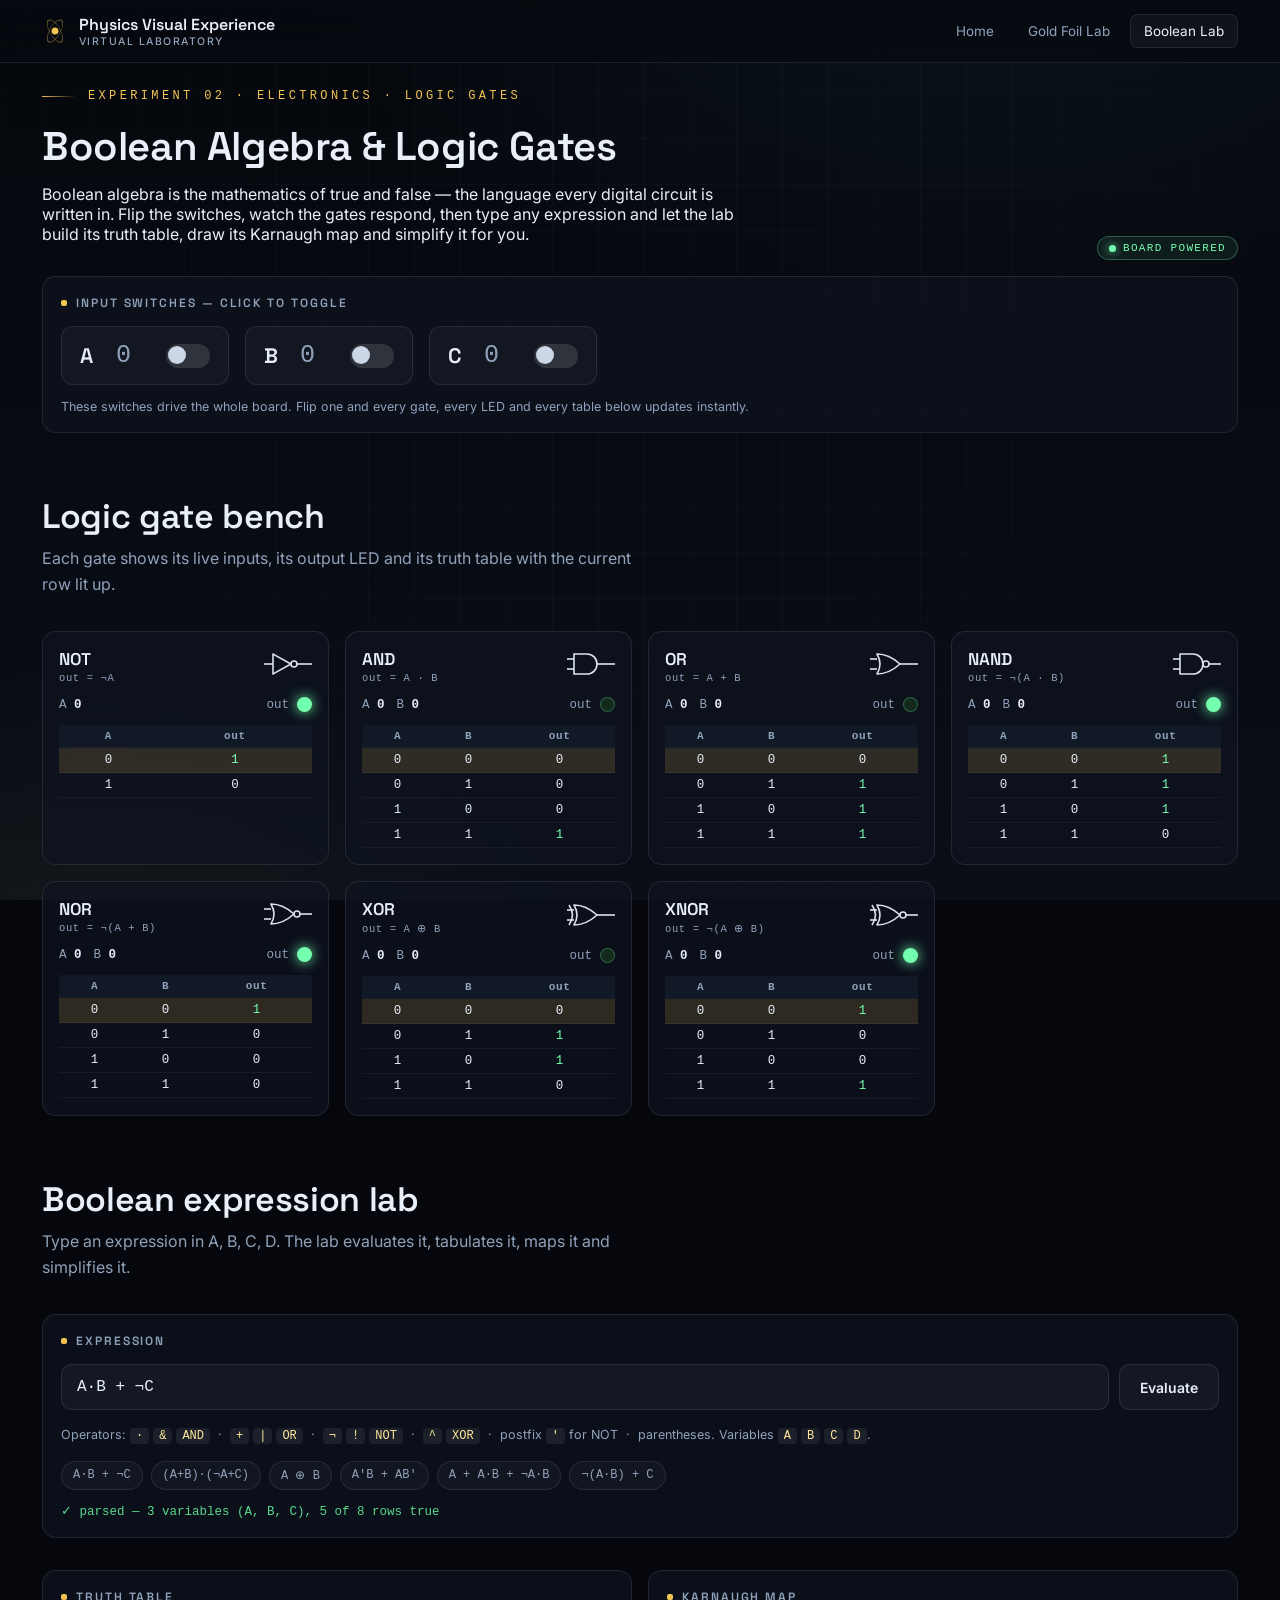
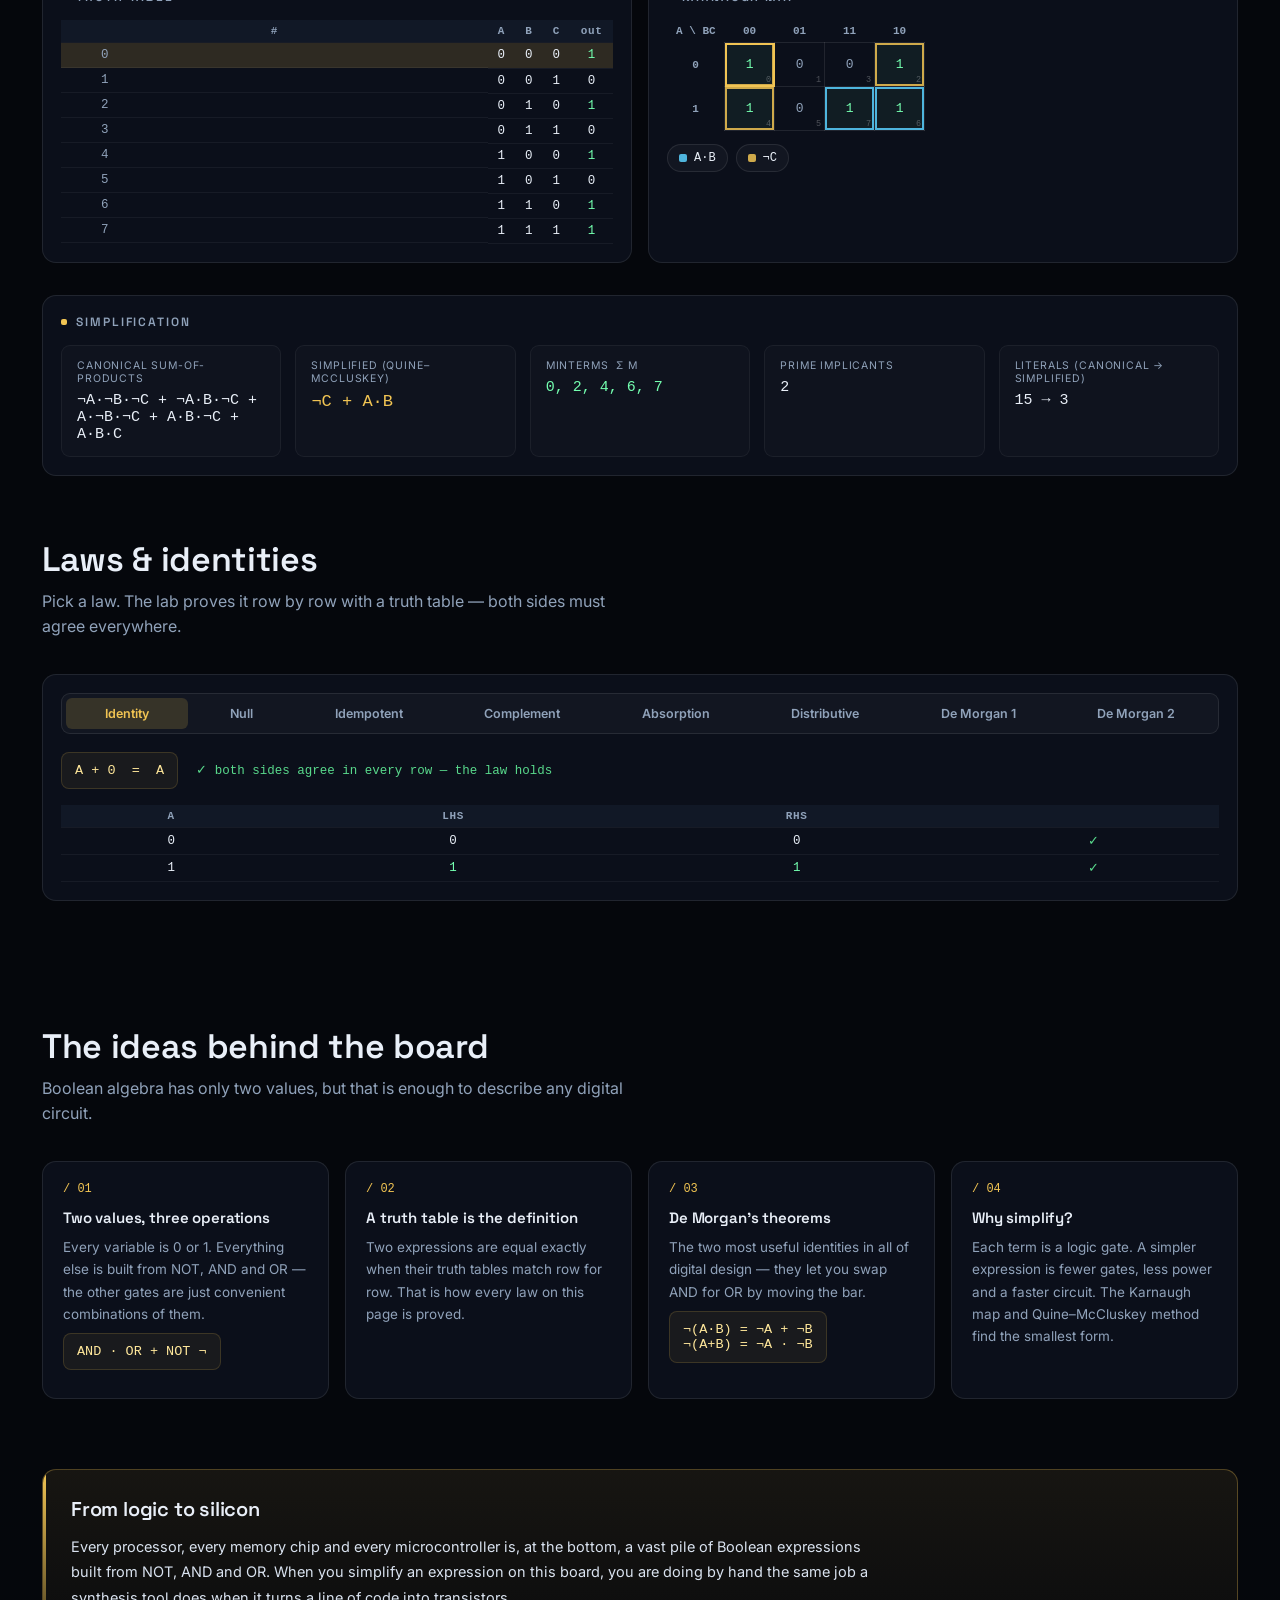
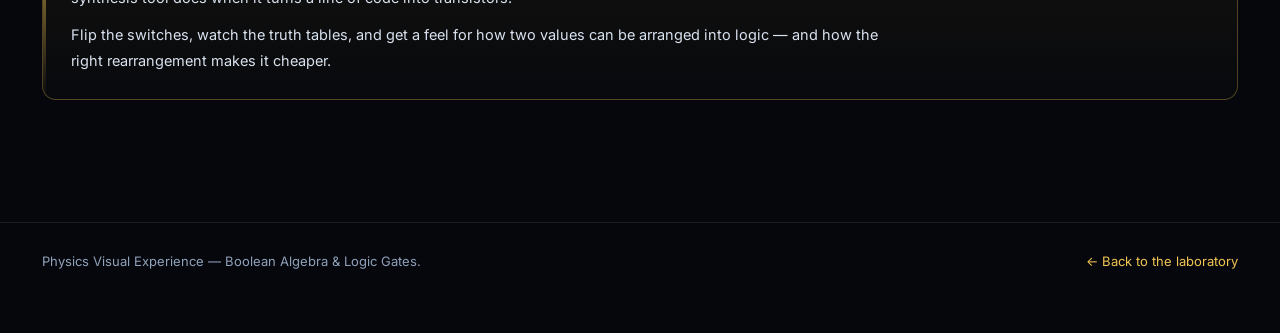
==== experiments/boolean-algebra.html @ 679247bf "Add Boolean Algebra & Logic Gates lab (gates, truth tables, K-map, Quine-McCluskey)" ====
<!DOCTYPE html>
<html lang="en">
<head>
<meta charset="utf-8" />
<meta name="viewport" content="width=device-width, initial-scale=1" />
<title>Boolean Algebra &amp; Logic Gates — Physics Visual Experience</title>
<meta name="description" content="An interactive Boolean algebra lab: toggle logic gates, build truth tables, draw Karnaugh maps and simplify expressions with Quine-McCluskey — live." />
<link rel="preconnect" href="https://fonts.googleapis.com" />
<link rel="preconnect" href="https://fonts.gstatic.com" crossorigin />
<link href="https://fonts.googleapis.com/css2?family=Inter:wght@400;500;600;700&family=Space+Grotesk:wght@500;600;700&display=swap" rel="stylesheet" />
<link rel="stylesheet" href="../assets/css/style.css" />
<link rel="icon" href="data:image/svg+xml,<svg xmlns='http://www.w3.org/2000/svg' viewBox='0 0 100 100'><circle cx='50' cy='50' r='8' fill='%23f1c453'/><ellipse cx='50' cy='50' rx='44' ry='18' fill='none' stroke='%23f1c453' stroke-width='4'/><ellipse cx='50' cy='50' rx='44' ry='18' fill='none' stroke='%23f1c453' stroke-width='4' transform='rotate(60 50 50)'/><ellipse cx='50' cy='50' rx='44' ry='18' fill='none' stroke='%23f1c453' stroke-width='4' transform='rotate(120 50 50)'/></svg>" />
</head>
<body>

<header class="topbar">
  <div class="wrap">
    <a class="brand" href="../index.html">
      <span class="atom" aria-hidden="true"></span>
      <span>Physics Visual Experience<small>Virtual Laboratory</small></span>
    </a>
    <nav class="nav-links">
      <a href="../index.html">Home</a>
      <a href="gold-foil.html">Gold Foil Lab</a>
      <a href="boolean-algebra.html" class="active">Boolean Lab</a>
    </nav>
  </div>
</header>

<main class="wrap">

  <section style="padding:26px 0 6px">
    <div class="eyebrow">Experiment 02 · Electronics · Logic Gates</div>
    <div style="display:flex;align-items:flex-end;justify-content:space-between;gap:20px;flex-wrap:wrap">
      <div>
        <h1 style="font-size:clamp(26px,4vw,40px)">Boolean Algebra &amp; Logic Gates</h1>
        <p class="lead" style="margin-top:12px;max-width:72ch">
          Boolean algebra is the mathematics of true and false — the language every digital circuit
          is written in. Flip the switches, watch the gates respond, then type any expression and let
          the lab build its truth table, draw its Karnaugh map and simplify it for you.
        </p>
      </div>
      <span class="live"><span class="dot"></span> Board powered</span>
    </div>
  </section>

  <!-- ===================== SIGNAL BUS ===================== -->
  <section class="section" style="padding-top:10px">
    <div class="panel">
      <h4>Input switches — click to toggle</h4>
      <div class="bus" id="bus"></div>
      <p style="color:var(--muted);font-size:12.5px;margin:14px 0 0">
        These switches drive the whole board. Flip one and every gate, every LED and every table below
        updates instantly.
      </p>
    </div>
  </section>

  <!-- ===================== GATE BENCH ===================== -->
  <section class="section" style="padding-top:0">
    <div class="section-head">
      <div>
        <h2>Logic gate bench</h2>
        <p>Each gate shows its live inputs, its output LED and its truth table with the current row lit up.</p>
      </div>
    </div>
    <div class="gate-grid" id="gateGrid"></div>
  </section>

  <!-- ===================== EXPRESSION LAB ===================== -->
  <section class="section" style="padding-top:0">
    <div class="section-head">
      <div>
        <h2>Boolean expression lab</h2>
        <p>Type an expression in A, B, C, D. The lab evaluates it, tabulates it, maps it and simplifies it.</p>
      </div>
    </div>

    <div class="expr-wrap">
      <div class="panel wide">
        <h4>Expression</h4>
        <div class="expr-row">
          <input id="exprInput" class="expr" value="A·B + ¬C" spellcheck="false" autocomplete="off" />
          <button class="btn" id="exprGo">Evaluate</button>
        </div>
        <div class="op-help">
          Operators: <code>·</code> <code>&amp;</code> <code>AND</code> &nbsp;·&nbsp;
          <code>+</code> <code>|</code> <code>OR</code> &nbsp;·&nbsp;
          <code>¬</code> <code>!</code> <code>NOT</code> &nbsp;·&nbsp;
          <code>^</code> <code>XOR</code> &nbsp;·&nbsp; postfix <code>'</code> for NOT &nbsp;·&nbsp;
          parentheses. Variables <code>A</code> <code>B</code> <code>C</code> <code>D</code>.
        </div>
        <div class="chips" id="examples"></div>
        <div class="status" id="parseStatus"></div>
      </div>

      <div class="panel">
        <h4>Truth table</h4>
        <div class="truth-wrap" id="truthWrap"></div>
      </div>

      <div class="panel">
        <h4>Karnaugh map</h4>
        <div class="kmap-wrap" id="kmapWrap"></div>
        <div class="chips" id="piChips"></div>
      </div>

      <div class="panel wide">
        <h4>Simplification</h4>
        <div id="simpWrap"></div>
      </div>
    </div>
  </section>

  <!-- ===================== LAWS ===================== -->
  <section class="section" style="padding-top:0">
    <div class="section-head">
      <div>
        <h2>Laws &amp; identities</h2>
        <p>Pick a law. The lab proves it row by row with a truth table — both sides must agree everywhere.</p>
      </div>
    </div>
    <div class="panel">
      <div class="seg" id="lawSeg"></div>
      <div id="lawProof" style="margin-top:18px"></div>
    </div>
  </section>

  <!-- ===================== NOTES ===================== -->
  <section class="section">
    <div class="section-head">
      <div>
        <h2>The ideas behind the board</h2>
        <p>Boolean algebra has only two values, but that is enough to describe any digital circuit.</p>
      </div>
    </div>
    <div class="notes">
      <div class="note">
        <span class="num">/ 01</span>
        <h4>Two values, three operations</h4>
        <p>Every variable is 0 or 1. Everything else is built from NOT, AND and OR — the other gates are just convenient combinations of them.</p>
        <div class="formula">AND · OR + NOT ¬</div>
      </div>
      <div class="note">
        <span class="num">/ 02</span>
        <h4>A truth table is the definition</h4>
        <p>Two expressions are equal exactly when their truth tables match row for row. That is how every law on this page is proved.</p>
      </div>
      <div class="note">
        <span class="num">/ 03</span>
        <h4>De Morgan's theorems</h4>
        <p>The two most useful identities in all of digital design — they let you swap AND for OR by moving the bar.</p>
        <div class="formula">¬(A·B) = ¬A + ¬B<br>¬(A+B) = ¬A · ¬B</div>
      </div>
      <div class="note">
        <span class="num">/ 04</span>
        <h4>Why simplify?</h4>
        <p>Each term is a logic gate. A simpler expression is fewer gates, less power and a faster circuit. The Karnaugh map and Quine–McCluskey method find the smallest form.</p>
      </div>
    </div>
  </section>

  <section class="section" style="padding-top:0">
    <div class="conclusion">
      <h3>From logic to silicon</h3>
      <p>
        Every processor, every memory chip and every microcontroller is, at the bottom, a vast pile of
        Boolean expressions built from NOT, AND and OR. When you simplify an expression on this board,
        you are doing by hand the same job a synthesis tool does when it turns a line of code into
        transistors.
      </p>
      <p>
        Flip the switches, watch the truth tables, and get a feel for how two values can be arranged into
        logic — and how the right rearrangement makes it cheaper.
      </p>
    </div>
  </section>

</main>

<footer>
  <div class="wrap">
    <span>Physics Visual Experience — Boolean Algebra &amp; Logic Gates.</span>
    <span><a href="../index.html">← Back to the laboratory</a></span>
  </div>
</footer>

<div class="toast" id="toast"></div>
<script src="../assets/js/site.js"></script>
<script src="../assets/js/boolean.js"></script>
</body>
</html>
---- assets/css/style.css ----
/* ============================================================
   Physics Visual Experience — shared design system
   A dark "control-room laboratory" aesthetic.
   ============================================================ */

:root {
  --bg:        #05070c;
  --bg-2:      #090e17;
  --panel:     rgba(14, 20, 32, 0.72);
  --panel-2:   rgba(18, 26, 41, 0.9);
  --line:      rgba(255, 255, 255, 0.09);
  --line-soft: rgba(255, 255, 255, 0.05);
  --ink:       #e9eff8;
  --muted:     #90a2ba;
  --faint:     #63758c;
  --gold:      #f1c453;
  --gold-dim:  #8a6a1c;
  --beam:      #ffe79b;
  --scint:     #74ffb0;
  --cyan:      #5ad1ff;
  --violet:    #a98bff;
  --danger:    #ff6f6f;
  --ok:        #59d98c;

  --sans: "Inter", system-ui, -apple-system, "Segoe UI", Roboto, Helvetica, Arial, sans-serif;
  --display: "Space Grotesk", "Inter", system-ui, sans-serif;
  --mono: ui-monospace, "SFMono-Regular", "JetBrains Mono", Menlo, Consolas, monospace;

  --r: 14px;
  --r-sm: 9px;
  --shadow: 0 18px 50px -20px rgba(0,0,0,0.85);
  --glow-gold: 0 0 30px -6px rgba(241,196,83,0.5);
}

/* fix the placeholder token safely */

* { box-sizing: border-box; }

html, body {
  margin: 0;
  padding: 0;
  background: var(--bg);
  color: var(--ink);
  font-family: var(--sans);
  -webkit-font-smoothing: antialiased;
  text-rendering: optimizeLegibility;
}

body {
  min-height: 100vh;
  background:
    radial-gradient(1200px 700px at 78% -10%, rgba(90,209,255,0.07), transparent 60%),
    radial-gradient(900px 600px at 8% 110%, rgba(241,196,83,0.06), transparent 55%),
    linear-gradient(180deg, var(--bg) 0%, var(--bg-2) 100%);
  background-attachment: fixed;
}

/* faint engineering grid over everything */
body::before {
  content: "";
  position: fixed;
  inset: 0;
  pointer-events: none;
  z-index: 0;
  background-image:
    linear-gradient(rgba(255,255,255,0.022) 1px, transparent 1px),
    linear-gradient(90deg, rgba(255,255,255,0.022) 1px, transparent 1px);
  background-size: 46px 46px;
  mask-image: radial-gradient(ellipse at 50% 30%, #000 40%, transparent 85%);
  -webkit-mask-image: radial-gradient(ellipse at 50% 30%, #000 40%, transparent 85%);
}

a { color: inherit; text-decoration: none; }

h1, h2, h3, h4 { font-family: var(--display); font-weight: 600; letter-spacing: -0.01em; margin: 0; }

.wrap { position: relative; z-index: 1; max-width: 1240px; margin: 0 auto; padding: 0 22px; }

/* ---------------- top bar ---------------- */
.topbar {
  position: sticky; top: 0; z-index: 40;
  backdrop-filter: blur(14px);
  background: linear-gradient(180deg, rgba(6,9,15,0.92), rgba(6,9,15,0.62));
  border-bottom: 1px solid var(--line);
}
.topbar .wrap { display: flex; align-items: center; gap: 16px; height: 62px; }
.brand { display: flex; align-items: center; gap: 11px; font-family: var(--display); font-weight: 600; }
.brand .atom {
  width: 26px; height: 26px; position: relative; flex: none;
  border-radius: 50%;
  background: radial-gradient(circle at 50% 50%, var(--gold) 0 3px, transparent 4px);
}
.brand .atom::before, .brand .atom::after {
  content: ""; position: absolute; inset: 0; border-radius: 50%;
  border: 1.4px solid rgba(241,196,83,0.55);
}
.brand .atom::before { transform: rotate(60deg) scaleY(0.42); }
.brand .atom::after  { transform: rotate(-60deg) scaleY(0.42); }
.brand small { display:block; font-family: var(--sans); font-weight: 500; font-size: 10.5px; color: var(--muted); letter-spacing: 0.14em; text-transform: uppercase; }

.nav-links { margin-left: auto; display: flex; align-items: center; gap: 6px; }
.nav-links a {
  padding: 8px 13px; border-radius: 8px; font-size: 13.5px; color: var(--muted);
  border: 1px solid transparent; transition: .18s;
}
.nav-links a:hover { color: var(--ink); background: rgba(255,255,255,0.045); }
.nav-links a.active { color: var(--ink); border-color: var(--line); background: rgba(255,255,255,0.04); }

/* live pill */
.live {
  display: inline-flex; align-items: center; gap: 7px;
  font-family: var(--mono); font-size: 11px; letter-spacing: .12em; text-transform: uppercase;
  color: var(--scint); padding: 5px 11px; border-radius: 999px;
  border: 1px solid rgba(116,255,176,0.28); background: rgba(116,255,176,0.07);
}
.live .dot { width: 7px; height: 7px; border-radius: 50%; background: var(--scint); box-shadow: 0 0 10px var(--scint); animation: pulse 1.6s infinite; }
@keyframes pulse { 0%,100%{opacity:1} 50%{opacity:.35} }

/* ---------------- hero ---------------- */
.hero { padding: 74px 0 44px; }
.eyebrow {
  font-family: var(--mono); font-size: 12px; letter-spacing: 0.28em; text-transform: uppercase;
  color: var(--gold); margin-bottom: 18px; display: flex; align-items: center; gap: 12px;
}
.eyebrow::before { content:""; width: 34px; height: 1px; background: linear-gradient(90deg, var(--gold), transparent); }
.hero h1 { font-size: clamp(34px, 6vw, 62px); line-height: 1.03; max-width: 16ch; }
.hero h1 .grad {
  background: linear-gradient(92deg, var(--gold), #ffe9b0 40%, var(--cyan));
  -webkit-background-clip: text; background-clip: text; color: transparent;
}
.hero p.lead { color: var(--muted); font-size: clamp(15px, 2vw, 18px); line-height: 1.7; max-width: 62ch; margin-top: 22px; }
.hero-cta { display: flex; flex-wrap: wrap; gap: 13px; margin-top: 32px; }

.btn {
  display: inline-flex; align-items: center; gap: 9px; cursor: pointer;
  font-family: var(--sans); font-weight: 600; font-size: 14px;
  padding: 12px 20px; border-radius: 11px; border: 1px solid var(--line);
  background: rgba(255,255,255,0.04); color: var(--ink); transition: .18s;
}
.btn:hover { transform: translateY(-1px); background: rgba(255,255,255,0.075); }
.btn.primary {
  background: linear-gradient(180deg, #f7d778, var(--gold)); color: #2a1f00;
  border-color: transparent; box-shadow: var(--glow-gold);
}
.btn.primary:hover { filter: brightness(1.05); }
.btn.ghost { background: transparent; }

/* stat strip */
.stat-strip { display: grid; grid-template-columns: repeat(4, 1fr); gap: 1px; margin-top: 54px;
  border: 1px solid var(--line); border-radius: var(--r); overflow: hidden; background: var(--line); }
.stat-strip .cell { background: var(--bg-2); padding: 20px 22px; }
.stat-strip .cell b { display: block; font-family: var(--mono); font-size: 24px; color: var(--ink); }
.stat-strip .cell span { font-size: 12px; color: var(--muted); letter-spacing: .04em; }

/* ---------------- section ---------------- */
.section { padding: 62px 0; }
.section-head { display: flex; align-items: flex-end; justify-content: space-between; gap: 20px; margin-bottom: 34px; flex-wrap: wrap; }
.section-head h2 { font-size: clamp(24px, 3.4vw, 34px); }
.section-head p { color: var(--muted); margin: 8px 0 0; max-width: 60ch; line-height: 1.6; }

/* chapter grid */
.grid { display: grid; grid-template-columns: repeat(auto-fill, minmax(292px, 1fr)); gap: 18px; }

.card {
  position: relative; border: 1px solid var(--line); border-radius: var(--r);
  background: linear-gradient(180deg, var(--panel-2), var(--panel));
  padding: 22px; overflow: hidden; transition: .2s; min-height: 178px;
  display: flex; flex-direction: column;
}
.card::after { content:""; position:absolute; inset:0; border-radius: var(--r);
  background: radial-gradient(400px 160px at 100% 0%, rgba(90,209,255,0.10), transparent 60%); opacity:0; transition:.25s; }
a.card:hover { transform: translateY(-3px); border-color: rgba(241,196,83,0.35); box-shadow: var(--shadow); }
a.card:hover::after { opacity: 1; }
.card .tag {
  font-family: var(--mono); font-size: 10.5px; letter-spacing: .16em; text-transform: uppercase;
  color: var(--gold); margin-bottom: 14px;
}
.card h3 { font-size: 19px; margin-bottom: 8px; }
.card p { color: var(--muted); font-size: 13.5px; line-height: 1.6; margin: 0; }
.card .foot { margin-top: auto; padding-top: 18px; display: flex; align-items: center; justify-content: space-between; }
.card .go { font-family: var(--mono); font-size: 12px; color: var(--gold); }
.card.locked { opacity: .72; }
.card.locked .tag { color: var(--muted); }

.pill {
  font-family: var(--mono); font-size: 10px; letter-spacing: .12em; text-transform: uppercase;
  padding: 4px 9px; border-radius: 999px; border: 1px solid var(--line); color: var(--muted);
}
.pill.soon { color: var(--cyan); border-color: rgba(90,209,255,0.3); background: rgba(90,209,255,0.06); }
.pill.ready { color: var(--ok); border-color: rgba(89,217,140,0.32); background: rgba(89,217,140,0.07); }

/* ---------------- lab layout (experiment page) ---------------- */
.lab { display: grid; grid-template-columns: minmax(0, 1fr) 352px; gap: 18px; padding: 20px 0 40px; align-items: start; }
@media (max-width: 1000px) { .lab { grid-template-columns: 1fr; } }

.stage {
  position: relative; border: 1px solid var(--line); border-radius: var(--r); overflow: hidden;
  background: radial-gradient(120% 120% at 50% 0%, #0b1220 0%, #060a12 70%);
  box-shadow: var(--shadow); min-height: 460px;
}
.stage canvas { display: block; width: 100%; height: auto; }
.stage .stage-label {
  position: absolute; top: 14px; left: 16px; font-family: var(--mono); font-size: 11px;
  letter-spacing: .14em; text-transform: uppercase; color: var(--muted); pointer-events: none;
}
.hud { position: absolute; inset: 14px 16px auto auto; display: flex; flex-direction: column; gap: 8px; align-items: flex-end; pointer-events: none; }
.hud .readout {
  font-family: var(--mono); font-size: 11.5px; color: var(--ink);
  background: rgba(6,10,17,0.72); border: 1px solid var(--line); border-radius: 8px;
  padding: 6px 10px; backdrop-filter: blur(6px); text-align: right; line-height: 1.5;
}
.hud .readout b { color: var(--gold); font-weight: 600; }

/* side panel */
.panel { border: 1px solid var(--line); border-radius: var(--r); background: var(--panel); padding: 18px; }
.panel + .panel { margin-top: 16px; }
.panel h4 { font-size: 12px; letter-spacing: .16em; text-transform: uppercase; color: var(--muted); margin-bottom: 15px; display:flex; align-items:center; gap:9px; }
.panel h4::before { content:""; width:6px; height:6px; border-radius:2px; background: var(--gold); box-shadow: var(--glow-gold); }

.field { margin-bottom: 16px; }
.field:last-child { margin-bottom: 0; }
.field label { display: flex; justify-content: space-between; align-items: baseline; font-size: 13px; margin-bottom: 8px; color: var(--ink); }
.field label .val { font-family: var(--mono); font-size: 12px; color: var(--gold); }

input[type=range] { -webkit-appearance: none; appearance: none; width: 100%; height: 4px; border-radius: 3px;
  background: linear-gradient(90deg, var(--gold-dim), rgba(255,255,255,0.14)); outline: none; }
input[type=range]::-webkit-slider-thumb { -webkit-appearance: none; width: 16px; height: 16px; border-radius: 50%;
  background: var(--gold); cursor: pointer; box-shadow: 0 0 0 4px rgba(241,196,83,0.16); border: 2px solid #10151f; }
input[type=range]::-moz-range-thumb { width: 14px; height: 14px; border-radius: 50%; background: var(--gold); cursor: pointer; border: 2px solid #10151f; }

select, .seg { width: 100%; }
select {
  appearance: none; background: rgba(255,255,255,0.04); color: var(--ink);
  border: 1px solid var(--line); border-radius: var(--r-sm); padding: 10px 12px; font-family: var(--sans); font-size: 13.5px;
  background-image: linear-gradient(45deg, transparent 50%, var(--muted) 50%), linear-gradient(135deg, var(--muted) 50%, transparent 50%);
  background-position: calc(100% - 18px) 50%, calc(100% - 13px) 50%; background-size: 5px 5px, 5px 5px; background-repeat: no-repeat;
}

.seg { display: grid; grid-auto-flow: column; gap: 4px; padding: 4px; border: 1px solid var(--line); border-radius: var(--r-sm); background: rgba(255,255,255,0.03); }
.seg button { border: 0; background: transparent; color: var(--muted); font-family: var(--sans); font-size: 12.5px; font-weight: 600;
  padding: 8px 6px; border-radius: 6px; cursor: pointer; transition: .15s; }
.seg button.on { background: rgba(241,196,83,0.16); color: var(--gold); }

.switch-row { display: flex; align-items: center; justify-content: space-between; padding: 9px 0; font-size: 13.5px; border-bottom: 1px solid var(--line-soft); }
.switch-row:last-child { border-bottom: 0; }
.switch { position: relative; width: 40px; height: 22px; border-radius: 999px; background: rgba(255,255,255,0.12); cursor: pointer; transition: .18s; flex: none; border: 1px solid var(--line); }
.switch::after { content:""; position:absolute; top:2px; left:2px; width:16px; height:16px; border-radius:50%; background:#cbd6e6; transition:.18s; }
.switch.on { background: rgba(116,255,176,0.3); }
.switch.on::after { left: 20px; background: var(--scint); box-shadow: 0 0 10px var(--scint); }

/* stat list */
.stats { display: grid; grid-template-columns: 1fr 1fr; gap: 10px; }
.stats .s { border: 1px solid var(--line-soft); border-radius: var(--r-sm); padding: 11px 12px; background: rgba(255,255,255,0.02); }
.stats .s span { display: block; font-size: 10.5px; letter-spacing: .08em; text-transform: uppercase; color: var(--muted); margin-bottom: 5px; }
.stats .s b { font-family: var(--mono); font-size: 17px; color: var(--ink); font-weight: 600; }
.stats .s b.gold { color: var(--gold); }
.stats .s b.scint { color: var(--scint); }

/* log */
.log { font-family: var(--mono); font-size: 11.5px; line-height: 1.65; max-height: 168px; overflow-y: auto; }
.log .row { display: flex; gap: 9px; padding: 3px 0; border-bottom: 1px dashed var(--line-soft); color: var(--muted); }
.log .row .t { color: var(--faint); flex: none; }
.log .row .m { color: var(--ink); }
.log .row.hot .m { color: var(--gold); }
.log .row.green .m { color: var(--scint); }

/* chart block */
.chart-box { border: 1px solid var(--line); border-radius: var(--r); background: var(--panel); padding: 18px; }
.chart-box canvas { width: 100%; height: auto; display: block; }

/* explanation cards */
.notes { display: grid; grid-template-columns: repeat(auto-fit, minmax(250px, 1fr)); gap: 16px; }
.note { border: 1px solid var(--line); border-radius: var(--r); background: var(--panel); padding: 20px; }
.note h4 { font-size: 15px; margin-bottom: 9px; }
.note p { color: var(--muted); font-size: 13.5px; line-height: 1.65; margin: 0; }
.note .num { font-family: var(--mono); font-size: 12px; color: var(--gold); margin-bottom: 12px; display:block; }

.formula { font-family: var(--mono); font-size: 13.5px; color: var(--beam); background: rgba(241,196,83,0.06);
  border: 1px solid rgba(241,196,83,0.16); border-radius: 8px; padding: 10px 13px; display: inline-block; margin: 8px 0; }

/* conclusion banner */
.conclusion { border: 1px solid rgba(241,196,83,0.3); border-radius: var(--r); padding: 26px 28px; margin-top: 8px;
  background: linear-gradient(180deg, rgba(241,196,83,0.08), rgba(241,196,83,0.015)); position: relative; overflow: hidden; }
.conclusion::before { content:""; position:absolute; left:0; top:0; bottom:0; width:3px; background: linear-gradient(180deg, var(--gold), transparent); }
.conclusion h3 { font-size: 20px; margin-bottom: 12px; }
.conclusion p { color: #d9e2ef; line-height: 1.75; font-size: 14.5px; margin: 0 0 12px; max-width: 90ch; }
.conclusion p:last-child { margin-bottom: 0; }

/* footer */
footer { border-top: 1px solid var(--line); margin-top: 60px; padding: 30px 0 44px; color: var(--muted); font-size: 13px; }
footer .wrap { display: flex; justify-content: space-between; gap: 16px; flex-wrap: wrap; align-items: center; }
footer a { color: var(--gold); }

/* toast */
.toast { position: fixed; left: 50%; bottom: 26px; transform: translate(-50%, 20px); z-index: 90;
  background: var(--panel-2); border: 1px solid var(--line); border-radius: 10px; padding: 11px 16px;
  font-size: 13px; opacity: 0; pointer-events: none; transition: .25s; box-shadow: var(--shadow); }
.toast.show { opacity: 1; transform: translate(-50%, 0); }

/* responsive */
@media (max-width: 720px) {
  .stat-strip { grid-template-columns: 1fr 1fr; }
  .hero { padding: 52px 0 30px; }
  .section { padding: 46px 0; }
  .nav-links a:not(.active) { display: none; }
}
@media (max-width: 460px) {
  .stats { grid-template-columns: 1fr; }
  .stat-strip { grid-template-columns: 1fr; }
}

/* ============================================================
   Boolean algebra lab (experiments/boolean-algebra.html)
   ============================================================ */

/* ---- input switches ---- */
.bus { display: flex; gap: 16px; flex-wrap: wrap; }
.ioswitch {
  display: flex; align-items: center; gap: 13px; cursor: pointer;
  padding: 14px 18px; border-radius: 12px; min-width: 168px;
  border: 1px solid var(--line); background: rgba(255,255,255,0.03); transition: .15s;
  user-select: none;
}
.ioswitch:hover { border-color: rgba(241,196,83,0.4); transform: translateY(-1px); }
.ioswitch .nm { font-family: var(--display); font-size: 21px; font-weight: 600; width: 1.1em; }
.ioswitch .vl { font-family: var(--mono); font-size: 25px; color: var(--muted); }
.ioswitch.on .vl { color: var(--scint); }
.ioswitch .st { margin-left: auto; width: 44px; height: 24px; border-radius: 999px; background: rgba(255,255,255,0.12); position: relative; transition: .15s; flex: none; }
.ioswitch .st::after { content: ""; position: absolute; top: 2px; left: 2px; width: 18px; height: 18px; border-radius: 50%; background: #cbd6e6; transition: .15s; }
.ioswitch.on .st { background: rgba(116,255,176,0.3); }
.ioswitch.on .st::after { left: 22px; background: var(--scint); box-shadow: 0 0 10px var(--scint); }

/* ---- LED ---- */
.led { width: 15px; height: 15px; border-radius: 50%; background: #12291c; border: 1px solid rgba(116,255,176,0.28); display: inline-block; transition: .12s; flex: none; }
.led.on { background: var(--scint); box-shadow: 0 0 13px var(--scint); }

/* ---- gate bench ---- */
.gate-grid { display: grid; grid-template-columns: repeat(auto-fill, minmax(228px, 1fr)); gap: 16px; }
.gate-card { border: 1px solid var(--line); border-radius: var(--r); background: var(--panel); padding: 16px; display: flex; flex-direction: column; gap: 13px; }
.gc-head { display: flex; align-items: center; justify-content: space-between; gap: 10px; }
.gc-name { font-family: var(--display); font-weight: 600; font-size: 17px; }
.gc-name small { display: block; font-family: var(--mono); font-size: 10.5px; color: var(--muted); letter-spacing: .06em; font-weight: 400; margin-top: 2px; }
.gc-sym { opacity: .95; flex: none; }
.gc-io { display: flex; align-items: center; gap: 12px; font-family: var(--mono); font-size: 12.5px; color: var(--muted); }
.gc-io b { color: var(--ink); font-weight: 600; }
.gc-out { margin-left: auto; display: flex; align-items: center; gap: 8px; }

/* ---- truth tables ---- */
.truth-wrap { overflow: auto; }
.truth { width: 100%; border-collapse: collapse; font-family: var(--mono); font-size: 12.5px; }
.truth th, .truth td { padding: 5px 9px; text-align: center; border-bottom: 1px solid var(--line-soft); white-space: nowrap; }
.truth th { color: var(--muted); font-weight: 600; font-size: 11px; letter-spacing: .06em; position: sticky; top: 0; background: var(--panel-2); }
.truth td { color: var(--ink); }
.truth tr.active td { background: rgba(241,196,83,0.15); }
.truth td.one { color: var(--scint); }
.truth td.lab { color: var(--muted); text-align: right; }
.truth .eq { color: var(--ok); }

/* ---- expression lab ---- */
.expr-wrap { display: grid; grid-template-columns: 1fr 1fr; gap: 16px; }
.expr-wrap .wide { grid-column: 1 / -1; }
@media (max-width: 820px) { .expr-wrap { grid-template-columns: 1fr; } }
.expr-row { display: flex; gap: 10px; }
.expr { flex: 1; background: rgba(255,255,255,0.04); border: 1px solid var(--line); border-radius: 10px; padding: 13px 15px; color: var(--ink); font-family: var(--mono); font-size: 16px; }
.expr:focus { outline: none; border-color: rgba(241,196,83,0.55); }
.op-help { color: var(--muted); font-size: 12.5px; line-height: 1.9; margin-top: 13px; }
.op-help code { background: rgba(255,255,255,0.07); padding: 1px 6px; border-radius: 4px; font-family: var(--mono); font-size: 12px; color: var(--beam); }
.chips { display: flex; flex-wrap: wrap; gap: 8px; margin-top: 13px; }
.chip { font-family: var(--mono); font-size: 12px; padding: 6px 11px; border-radius: 999px; border: 1px solid var(--line); background: rgba(255,255,255,0.03); cursor: pointer; color: var(--muted); transition: .15s; }
.chip:hover { color: var(--ink); border-color: rgba(241,196,83,0.4); }
.chip.pi { cursor: default; }
.chip .dot { display: inline-block; width: 8px; height: 8px; border-radius: 2px; margin-right: 7px; vertical-align: middle; }
.status { font-family: var(--mono); font-size: 12.5px; margin-top: 13px; min-height: 1em; }
.status.ok { color: var(--ok); }
.status.err { color: var(--danger); }

/* ---- K-map ---- */
.kmap-wrap { overflow: auto; }
.kmap { border-collapse: collapse; font-family: var(--mono); font-size: 13px; }
.kmap th { color: var(--muted); font-size: 11px; padding: 5px 9px; font-weight: 600; }
.kmap td { width: 50px; height: 44px; text-align: center; border: 1px solid var(--line); color: var(--muted); position: relative; transition: .12s; }
.kmap td.one { color: var(--scint); background: rgba(116,255,176,0.06); }
.kmap td.cur { outline: 2px solid var(--gold); outline-offset: -2px; z-index: 2; }
.kmap td.pi { box-shadow: inset 0 0 0 2px var(--pc, rgba(90,209,255,0.7)); }
.kmap td.dim { opacity: .22; }
.kmap td.hot { background: rgba(90,209,255,0.22); }
.kmap .cellidx { position: absolute; bottom: 1px; right: 3px; font-size: 8.5px; color: rgba(255,255,255,0.28); }

/* ---- simplification readout ---- */
.simp { display: grid; grid-template-columns: repeat(auto-fit, minmax(220px, 1fr)); gap: 14px; }
.simp .s { border: 1px solid var(--line-soft); border-radius: var(--r-sm); padding: 13px 15px; background: rgba(255,255,255,0.02); }
.simp .s span { display: block; font-size: 10.5px; letter-spacing: .08em; text-transform: uppercase; color: var(--muted); margin-bottom: 7px; }
.simp .s b, .simp .s .val { font-family: var(--mono); font-size: 15px; color: var(--ink); word-break: break-word; }
.simp .s .val.gold { color: var(--gold); font-size: 17px; }
.simp .s .val.scint { color: var(--scint); }
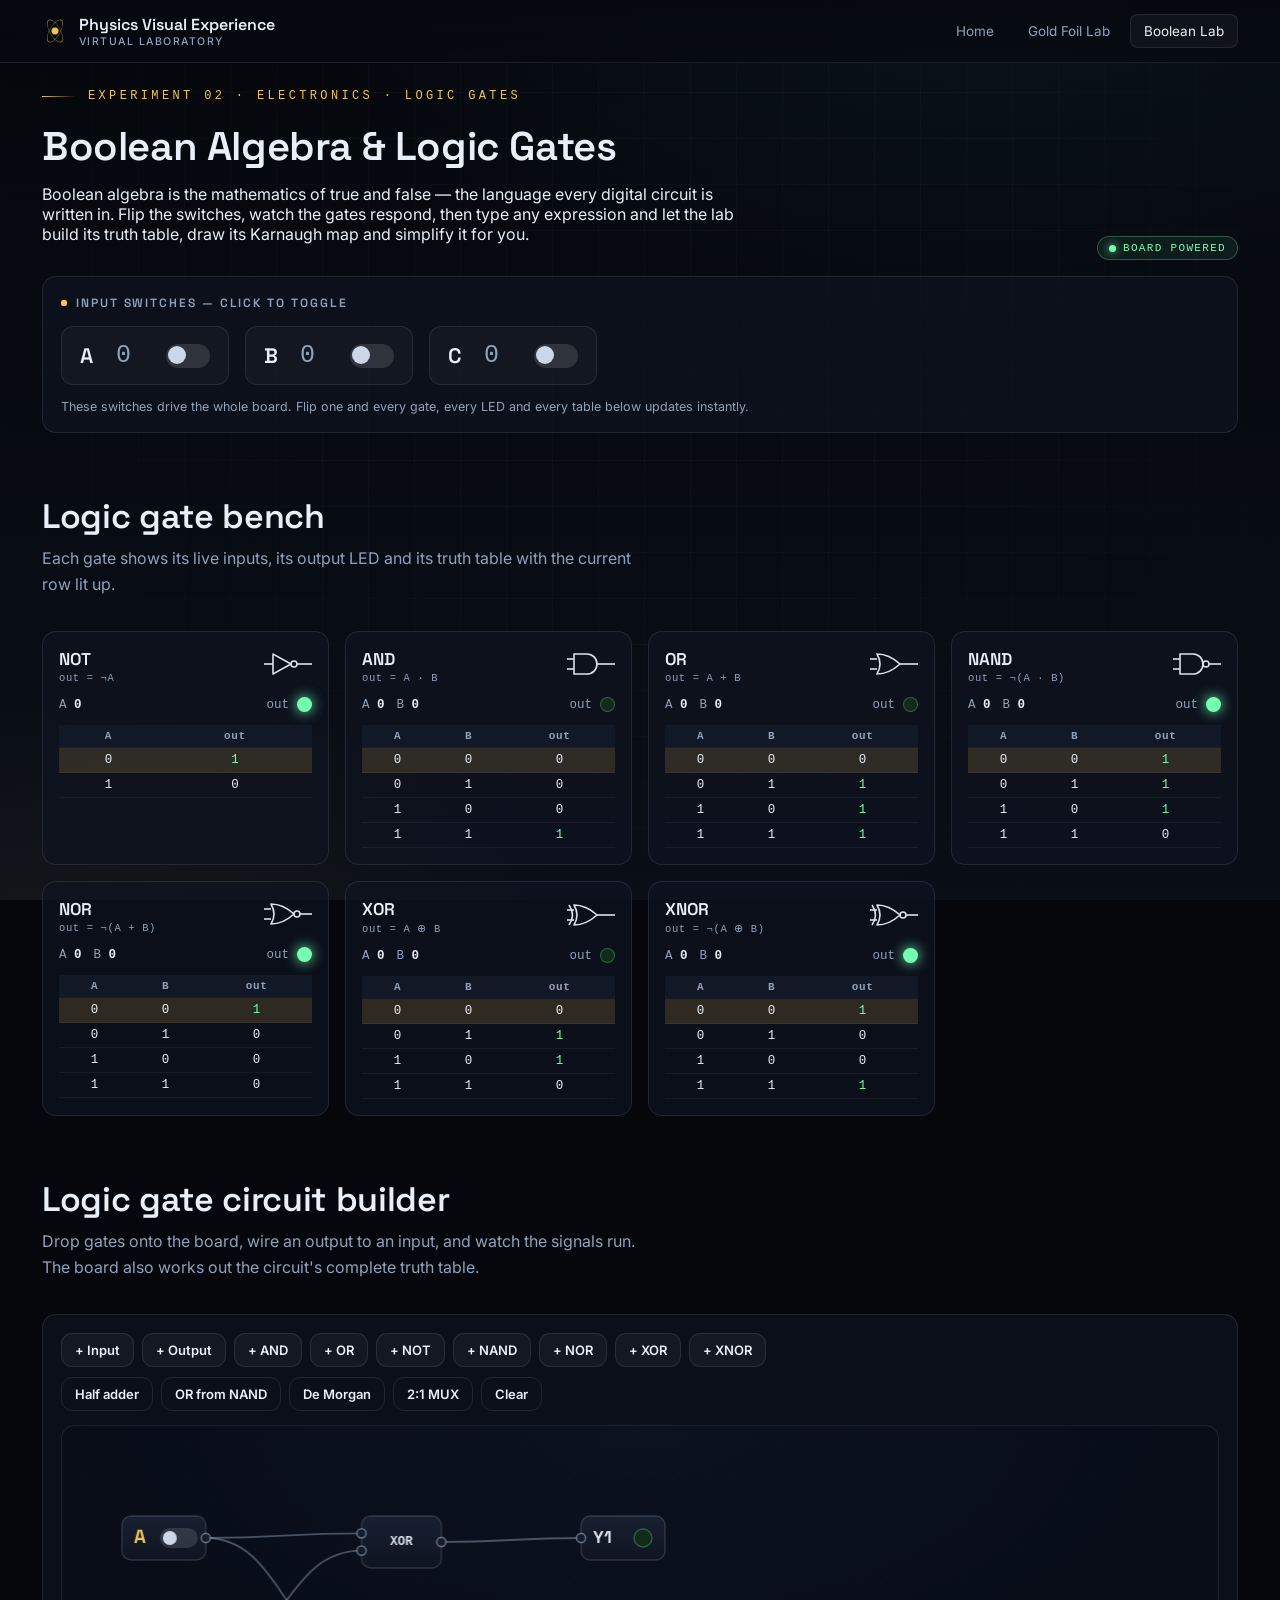
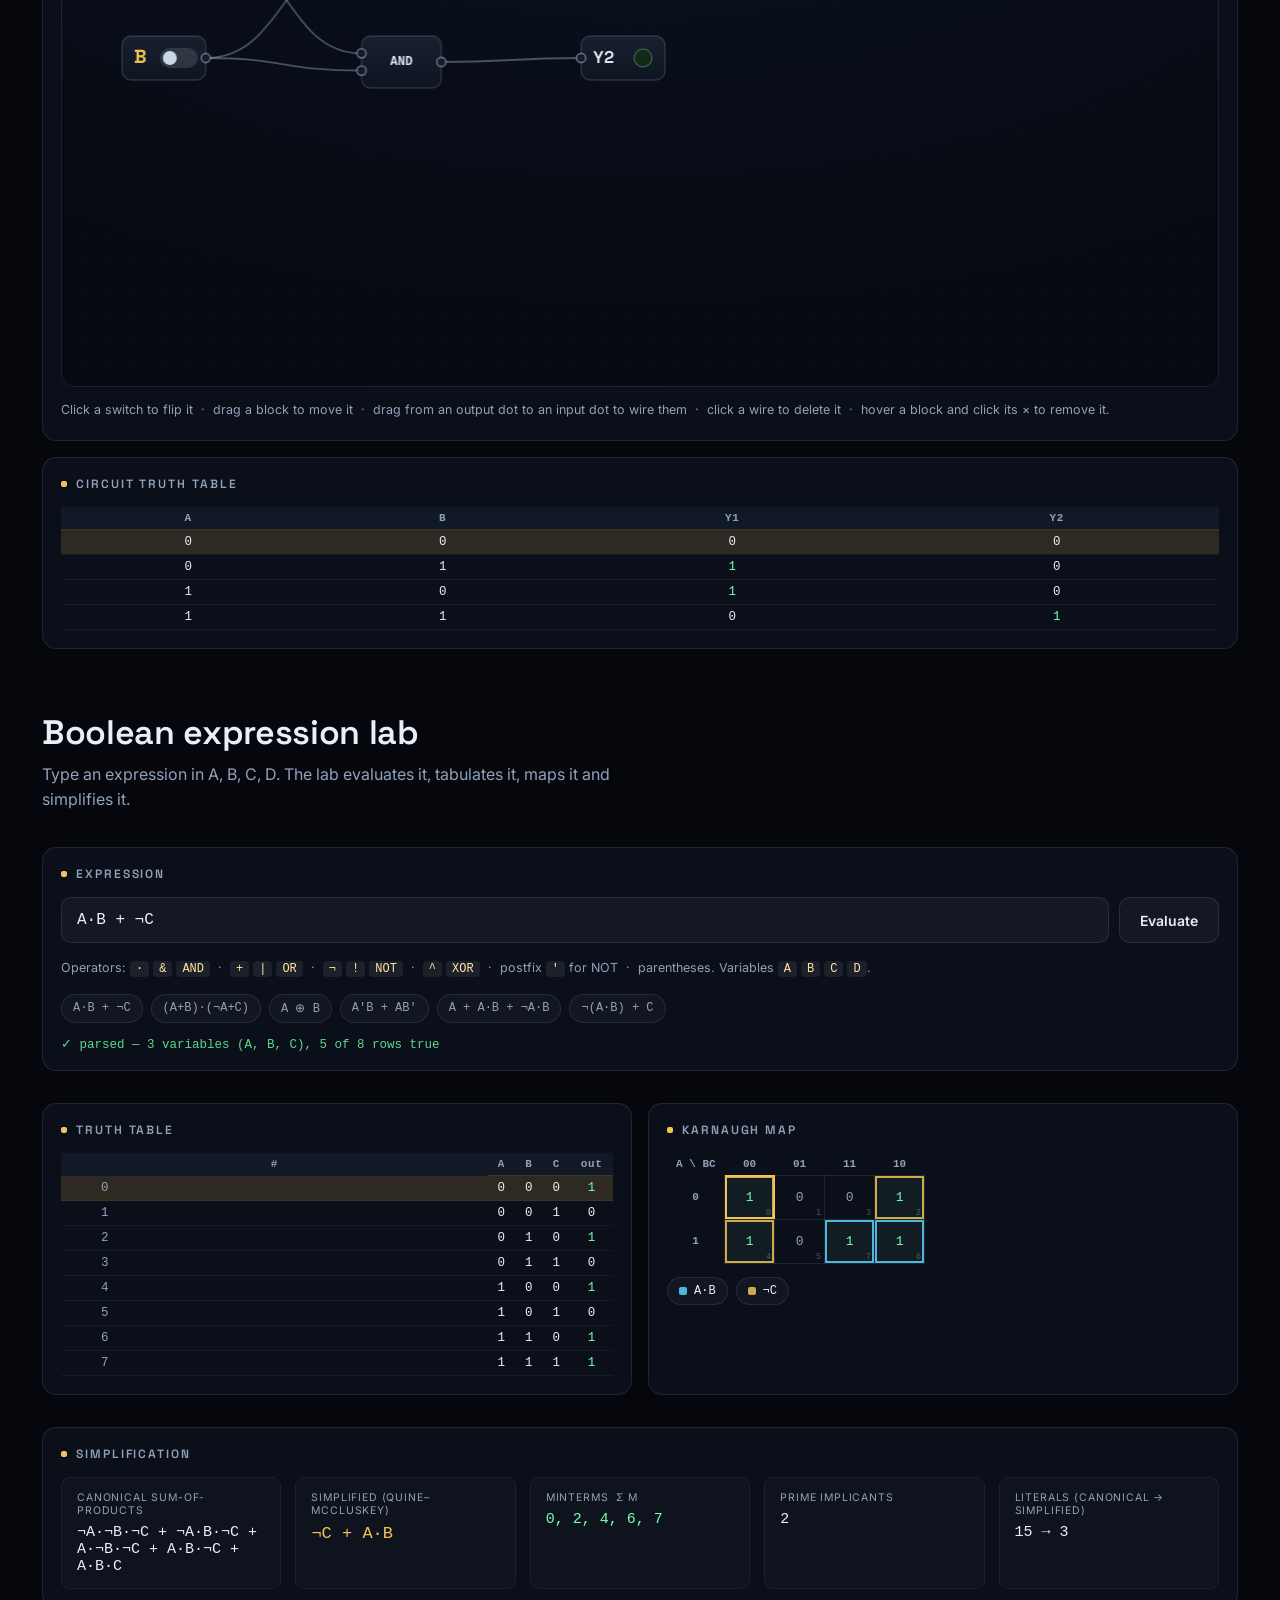
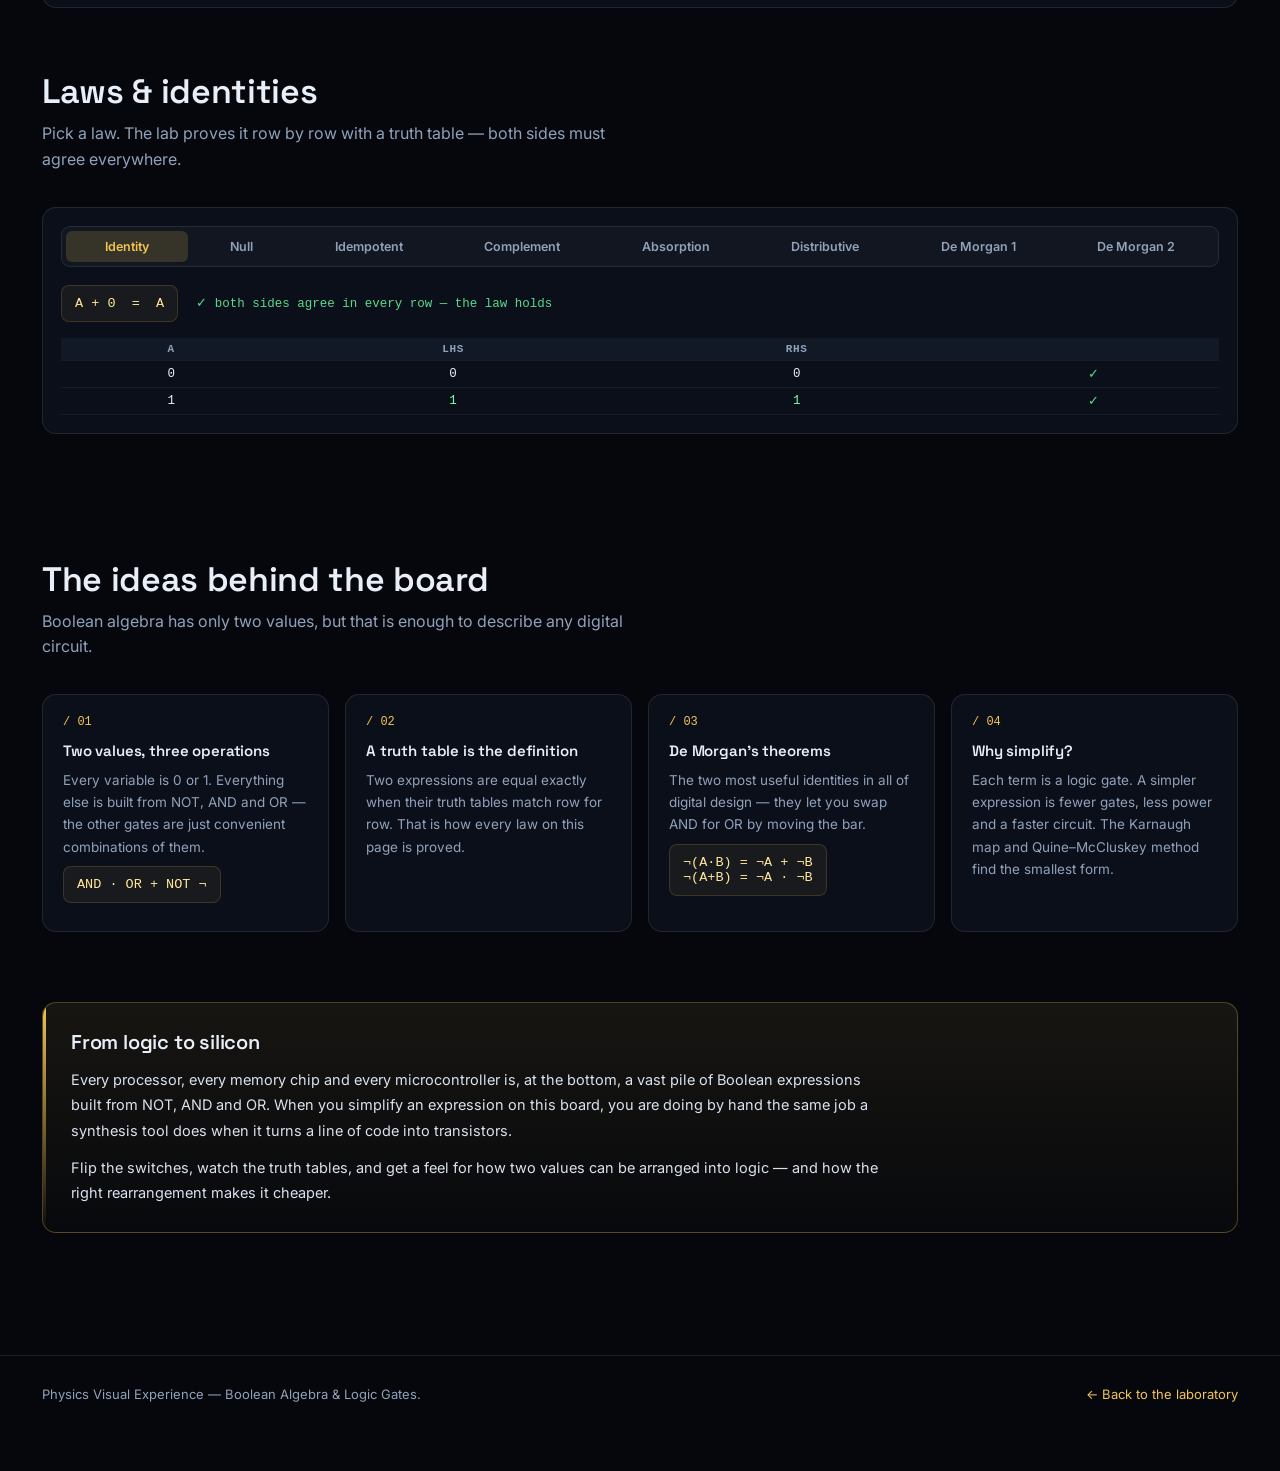
==== commit d9d20f51: "Add logic-gate circuit builder (place, wire, live signals + circuit truth table)" ====
--- a/experiments/boolean-algebra.html
+++ b/experiments/boolean-algebra.html
@@ -65,6 +65,32 @@
       </div>
     </div>
     <div class="gate-grid" id="gateGrid"></div>
+  </section>
+
+  <!-- ===================== CIRCUIT BUILDER ===================== -->
+  <section class="section" style="padding-top:0">
+    <div class="section-head">
+      <div>
+        <h2>Logic gate circuit builder</h2>
+        <p>Drop gates onto the board, wire an output to an input, and watch the signals run. The board also works out the circuit's complete truth table.</p>
+      </div>
+    </div>
+    <div class="panel">
+      <div class="palette" id="palette"></div>
+      <div class="palette" id="presets" style="margin-top:10px"></div>
+      <div class="canvas-wrap" id="boardWrap" style="margin-top:14px">
+        <canvas id="boardCanvas"></canvas>
+      </div>
+      <p style="color:var(--muted);font-size:12.5px;line-height:1.8;margin:12px 0 0">
+        Click a switch to flip it &nbsp;·&nbsp; drag a block to move it &nbsp;·&nbsp;
+        drag from an output dot to an input dot to wire them &nbsp;·&nbsp;
+        click a wire to delete it &nbsp;·&nbsp; hover a block and click its × to remove it.
+      </p>
+    </div>
+    <div class="panel" style="margin-top:16px">
+      <h4>Circuit truth table</h4>
+      <div class="truth-wrap" id="circuitTruth"></div>
+    </div>
   </section>
 
   <!-- ===================== EXPRESSION LAB ===================== -->
@@ -188,5 +214,6 @@
 <div class="toast" id="toast"></div>
 <script src="../assets/js/site.js"></script>
 <script src="../assets/js/boolean.js"></script>
+<script src="../assets/js/logic-builder.js"></script>
 </body>
 </html>
--- a/assets/css/style.css
+++ b/assets/css/style.css
@@ -393,3 +393,12 @@
 .simp .s b, .simp .s .val { font-family: var(--mono); font-size: 15px; color: var(--ink); word-break: break-word; }
 .simp .s .val.gold { color: var(--gold); font-size: 17px; }
 .simp .s .val.scint { color: var(--scint); }
+
+/* ---- circuit builder ---- */
+.palette { display: flex; flex-wrap: wrap; gap: 8px; }
+.canvas-wrap {
+  border: 1px solid var(--line); border-radius: var(--r); overflow: hidden;
+  background: radial-gradient(120% 120% at 50% 0%, #0b1220 0%, #060a12 72%);
+  touch-action: none;
+}
+#boardCanvas { display: block; width: 100%; cursor: default; }
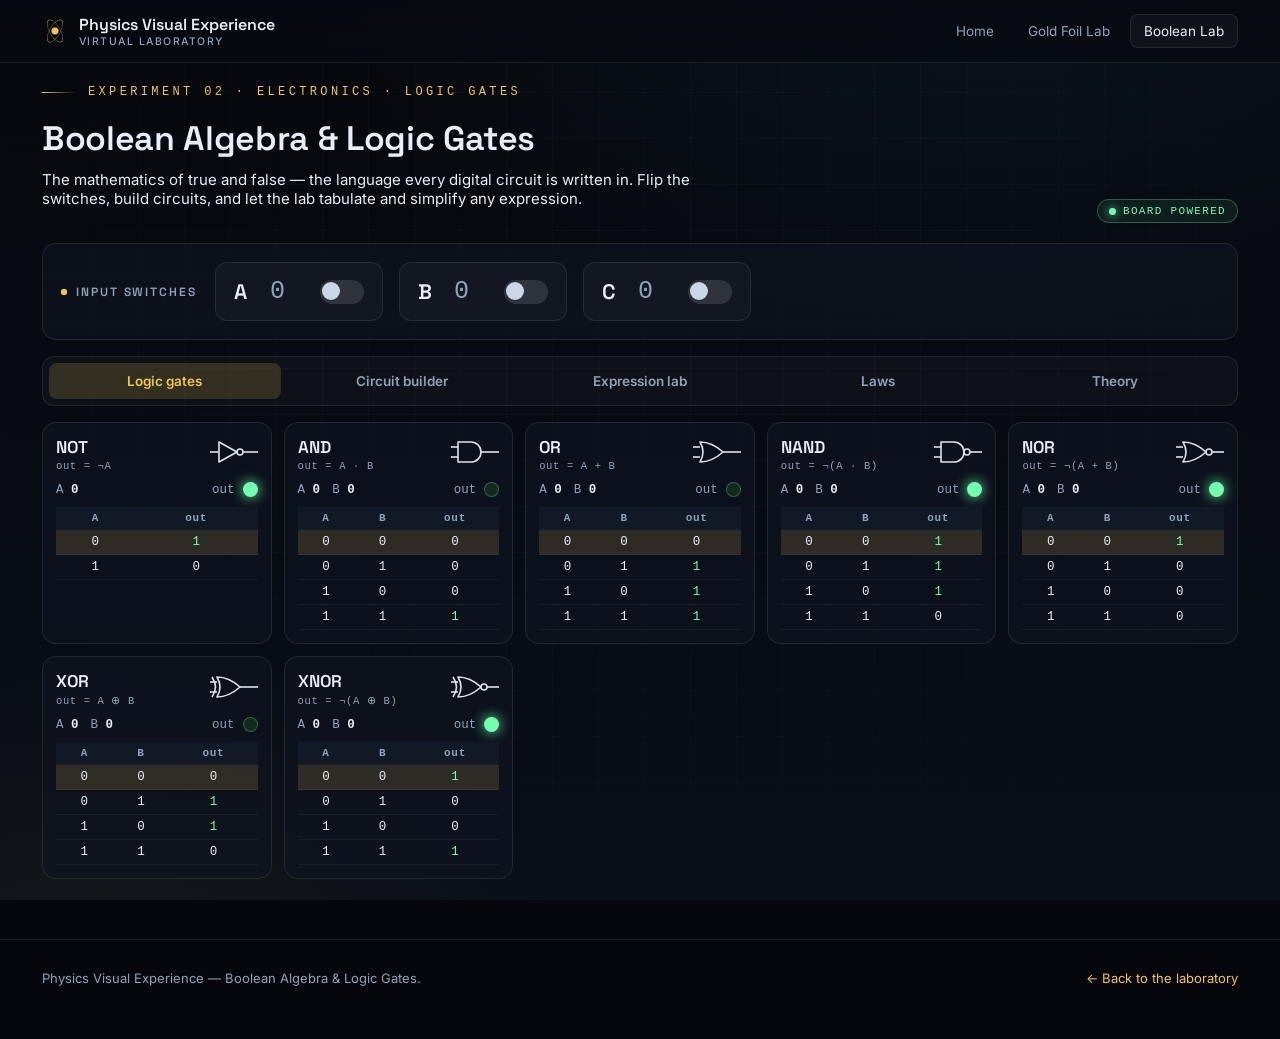
==== commit bd54e0cb: "Restructure Boolean lab into a tabbed workbench to cut scrolling" ====
--- a/experiments/boolean-algebra.html
+++ b/experiments/boolean-algebra.html
@@ -4,7 +4,7 @@
 <meta charset="utf-8" />
 <meta name="viewport" content="width=device-width, initial-scale=1" />
 <title>Boolean Algebra &amp; Logic Gates — Physics Visual Experience</title>
-<meta name="description" content="An interactive Boolean algebra lab: toggle logic gates, build truth tables, draw Karnaugh maps and simplify expressions with Quine-McCluskey — live." />
+<meta name="description" content="An interactive Boolean algebra lab: toggle logic gates, build circuits, make truth tables, draw Karnaugh maps and simplify expressions with Quine-McCluskey — live." />
 <link rel="preconnect" href="https://fonts.googleapis.com" />
 <link rel="preconnect" href="https://fonts.gstatic.com" crossorigin />
 <link href="https://fonts.googleapis.com/css2?family=Inter:wght@400;500;600;700&family=Space+Grotesk:wght@500;600;700&display=swap" rel="stylesheet" />
@@ -29,179 +29,153 @@
 
 <main class="wrap">
 
-  <section style="padding:26px 0 6px">
+  <section class="intro">
     <div class="eyebrow">Experiment 02 · Electronics · Logic Gates</div>
-    <div style="display:flex;align-items:flex-end;justify-content:space-between;gap:20px;flex-wrap:wrap">
+    <div style="display:flex;align-items:flex-end;justify-content:space-between;gap:18px;flex-wrap:wrap">
       <div>
-        <h1 style="font-size:clamp(26px,4vw,40px)">Boolean Algebra &amp; Logic Gates</h1>
-        <p class="lead" style="margin-top:12px;max-width:72ch">
-          Boolean algebra is the mathematics of true and false — the language every digital circuit
-          is written in. Flip the switches, watch the gates respond, then type any expression and let
-          the lab build its truth table, draw its Karnaugh map and simplify it for you.
+        <h1 style="font-size:clamp(24px,3.4vw,34px)">Boolean Algebra &amp; Logic Gates</h1>
+        <p class="lead" style="margin-top:10px;max-width:74ch;font-size:15px">
+          The mathematics of true and false — the language every digital circuit is written in.
+          Flip the switches, build circuits, and let the lab tabulate and simplify any expression.
         </p>
       </div>
       <span class="live"><span class="dot"></span> Board powered</span>
     </div>
   </section>
 
-  <!-- ===================== SIGNAL BUS ===================== -->
-  <section class="section" style="padding-top:10px">
-    <div class="panel">
-      <h4>Input switches — click to toggle</h4>
-      <div class="bus" id="bus"></div>
-      <p style="color:var(--muted);font-size:12.5px;margin:14px 0 0">
-        These switches drive the whole board. Flip one and every gate, every LED and every table below
-        updates instantly.
-      </p>
+  <!-- signal bus — drives the gate bench and the expression lab -->
+  <div class="panel bus-panel" id="busPanel">
+    <h4>Input switches</h4>
+    <div class="bus" id="bus"></div>
+  </div>
+
+  <!-- tab bar -->
+  <div class="tabs" id="tabs" role="tablist">
+    <button class="on" data-tab="gates" role="tab">Logic gates</button>
+    <button data-tab="builder" role="tab">Circuit builder</button>
+    <button data-tab="expr" role="tab">Expression lab</button>
+    <button data-tab="laws" role="tab">Laws</button>
+    <button data-tab="theory" role="tab">Theory</button>
+  </div>
+
+  <div id="workbench">
+
+    <!-- ===================== GATES ===================== -->
+    <div data-panel="gates">
+      <div class="gate-grid" id="gateGrid"></div>
     </div>
-  </section>
 
-  <!-- ===================== GATE BENCH ===================== -->
-  <section class="section" style="padding-top:0">
-    <div class="section-head">
-      <div>
-        <h2>Logic gate bench</h2>
-        <p>Each gate shows its live inputs, its output LED and its truth table with the current row lit up.</p>
+    <!-- ===================== CIRCUIT BUILDER ===================== -->
+    <div data-panel="builder" hidden>
+      <div class="panel">
+        <div class="palette" id="palette"></div>
+        <div class="palette" id="presets" style="margin-top:10px"></div>
+        <p class="hint" style="margin-top:12px">
+          Click a switch to flip it &nbsp;·&nbsp; drag a block to move it &nbsp;·&nbsp;
+          drag from an output dot to an input dot to wire them &nbsp;·&nbsp;
+          click a wire to delete it &nbsp;·&nbsp; hover a block and click its × to remove it.
+        </p>
       </div>
-    </div>
-    <div class="gate-grid" id="gateGrid"></div>
-  </section>
-
-  <!-- ===================== CIRCUIT BUILDER ===================== -->
-  <section class="section" style="padding-top:0">
-    <div class="section-head">
-      <div>
-        <h2>Logic gate circuit builder</h2>
-        <p>Drop gates onto the board, wire an output to an input, and watch the signals run. The board also works out the circuit's complete truth table.</p>
-      </div>
-    </div>
-    <div class="panel">
-      <div class="palette" id="palette"></div>
-      <div class="palette" id="presets" style="margin-top:10px"></div>
-      <div class="canvas-wrap" id="boardWrap" style="margin-top:14px">
-        <canvas id="boardCanvas"></canvas>
-      </div>
-      <p style="color:var(--muted);font-size:12.5px;line-height:1.8;margin:12px 0 0">
-        Click a switch to flip it &nbsp;·&nbsp; drag a block to move it &nbsp;·&nbsp;
-        drag from an output dot to an input dot to wire them &nbsp;·&nbsp;
-        click a wire to delete it &nbsp;·&nbsp; hover a block and click its × to remove it.
-      </p>
-    </div>
-    <div class="panel" style="margin-top:16px">
-      <h4>Circuit truth table</h4>
-      <div class="truth-wrap" id="circuitTruth"></div>
-    </div>
-  </section>
-
-  <!-- ===================== EXPRESSION LAB ===================== -->
-  <section class="section" style="padding-top:0">
-    <div class="section-head">
-      <div>
-        <h2>Boolean expression lab</h2>
-        <p>Type an expression in A, B, C, D. The lab evaluates it, tabulates it, maps it and simplifies it.</p>
+      <div class="builder-grid">
+        <div class="canvas-wrap" id="boardWrap">
+          <canvas id="boardCanvas"></canvas>
+        </div>
+        <div class="panel">
+          <h4>Circuit truth table</h4>
+          <div class="truth-wrap" id="circuitTruth"></div>
+        </div>
       </div>
     </div>
 
-    <div class="expr-wrap">
-      <div class="panel wide">
-        <h4>Expression</h4>
-        <div class="expr-row">
-          <input id="exprInput" class="expr" value="A·B + ¬C" spellcheck="false" autocomplete="off" />
-          <button class="btn" id="exprGo">Evaluate</button>
+    <!-- ===================== EXPRESSION LAB ===================== -->
+    <div data-panel="expr" hidden>
+      <div class="expr-wrap">
+        <div class="panel wide">
+          <h4>Expression</h4>
+          <div class="expr-row">
+            <input id="exprInput" class="expr" value="A·B + ¬C" spellcheck="false" autocomplete="off" />
+            <button class="btn" id="exprGo">Evaluate</button>
+          </div>
+          <div class="op-help">
+            Operators: <code>·</code> <code>&amp;</code> <code>AND</code> &nbsp;·&nbsp;
+            <code>+</code> <code>|</code> <code>OR</code> &nbsp;·&nbsp;
+            <code>¬</code> <code>!</code> <code>NOT</code> &nbsp;·&nbsp;
+            <code>^</code> <code>XOR</code> &nbsp;·&nbsp; postfix <code>'</code> for NOT &nbsp;·&nbsp;
+            parentheses. Variables <code>A</code> <code>B</code> <code>C</code> <code>D</code>.
+          </div>
+          <div class="chips" id="examples"></div>
+          <div class="status" id="parseStatus"></div>
         </div>
-        <div class="op-help">
-          Operators: <code>·</code> <code>&amp;</code> <code>AND</code> &nbsp;·&nbsp;
-          <code>+</code> <code>|</code> <code>OR</code> &nbsp;·&nbsp;
-          <code>¬</code> <code>!</code> <code>NOT</code> &nbsp;·&nbsp;
-          <code>^</code> <code>XOR</code> &nbsp;·&nbsp; postfix <code>'</code> for NOT &nbsp;·&nbsp;
-          parentheses. Variables <code>A</code> <code>B</code> <code>C</code> <code>D</code>.
+
+        <div class="panel">
+          <h4>Truth table</h4>
+          <div class="truth-wrap" id="truthWrap"></div>
         </div>
-        <div class="chips" id="examples"></div>
-        <div class="status" id="parseStatus"></div>
+
+        <div class="panel">
+          <h4>Karnaugh map</h4>
+          <div class="kmap-wrap" id="kmapWrap"></div>
+          <div class="chips" id="piChips"></div>
+        </div>
+
+        <div class="panel wide">
+          <h4>Simplification</h4>
+          <div id="simpWrap"></div>
+        </div>
+      </div>
+    </div>
+
+    <!-- ===================== LAWS ===================== -->
+    <div data-panel="laws" hidden>
+      <div class="panel">
+        <div class="seg" id="lawSeg"></div>
+        <div id="lawProof" style="margin-top:16px"></div>
+      </div>
+    </div>
+
+    <!-- ===================== THEORY ===================== -->
+    <div data-panel="theory" hidden>
+      <div class="notes">
+        <div class="note">
+          <span class="num">/ 01</span>
+          <h4>Two values, three operations</h4>
+          <p>Every variable is 0 or 1. Everything else is built from NOT, AND and OR — the other gates are just convenient combinations of them.</p>
+          <div class="formula">AND · OR + NOT ¬</div>
+        </div>
+        <div class="note">
+          <span class="num">/ 02</span>
+          <h4>A truth table is the definition</h4>
+          <p>Two expressions are equal exactly when their truth tables match row for row. That is how every law on this page is proved.</p>
+        </div>
+        <div class="note">
+          <span class="num">/ 03</span>
+          <h4>De Morgan's theorems</h4>
+          <p>The two most useful identities in all of digital design — they let you swap AND for OR by moving the bar.</p>
+          <div class="formula">¬(A·B) = ¬A + ¬B<br>¬(A+B) = ¬A · ¬B</div>
+        </div>
+        <div class="note">
+          <span class="num">/ 04</span>
+          <h4>Why simplify?</h4>
+          <p>Each term is a logic gate. A simpler expression is fewer gates, less power and a faster circuit. The Karnaugh map and Quine–McCluskey method find the smallest form.</p>
+        </div>
       </div>
 
-      <div class="panel">
-        <h4>Truth table</h4>
-        <div class="truth-wrap" id="truthWrap"></div>
-      </div>
-
-      <div class="panel">
-        <h4>Karnaugh map</h4>
-        <div class="kmap-wrap" id="kmapWrap"></div>
-        <div class="chips" id="piChips"></div>
-      </div>
-
-      <div class="panel wide">
-        <h4>Simplification</h4>
-        <div id="simpWrap"></div>
+      <div class="conclusion" style="margin-top:18px">
+        <h3>From logic to silicon</h3>
+        <p>
+          Every processor, every memory chip and every microcontroller is, at the bottom, a vast pile of
+          Boolean expressions built from NOT, AND and OR. When you simplify an expression on this board,
+          you are doing by hand the same job a synthesis tool does when it turns a line of code into
+          transistors.
+        </p>
+        <p>
+          Flip the switches, watch the truth tables, and get a feel for how two values can be arranged into
+          logic — and how the right rearrangement makes it cheaper.
+        </p>
       </div>
     </div>
-  </section>
 
-  <!-- ===================== LAWS ===================== -->
-  <section class="section" style="padding-top:0">
-    <div class="section-head">
-      <div>
-        <h2>Laws &amp; identities</h2>
-        <p>Pick a law. The lab proves it row by row with a truth table — both sides must agree everywhere.</p>
-      </div>
-    </div>
-    <div class="panel">
-      <div class="seg" id="lawSeg"></div>
-      <div id="lawProof" style="margin-top:18px"></div>
-    </div>
-  </section>
-
-  <!-- ===================== NOTES ===================== -->
-  <section class="section">
-    <div class="section-head">
-      <div>
-        <h2>The ideas behind the board</h2>
-        <p>Boolean algebra has only two values, but that is enough to describe any digital circuit.</p>
-      </div>
-    </div>
-    <div class="notes">
-      <div class="note">
-        <span class="num">/ 01</span>
-        <h4>Two values, three operations</h4>
-        <p>Every variable is 0 or 1. Everything else is built from NOT, AND and OR — the other gates are just convenient combinations of them.</p>
-        <div class="formula">AND · OR + NOT ¬</div>
-      </div>
-      <div class="note">
-        <span class="num">/ 02</span>
-        <h4>A truth table is the definition</h4>
-        <p>Two expressions are equal exactly when their truth tables match row for row. That is how every law on this page is proved.</p>
-      </div>
-      <div class="note">
-        <span class="num">/ 03</span>
-        <h4>De Morgan's theorems</h4>
-        <p>The two most useful identities in all of digital design — they let you swap AND for OR by moving the bar.</p>
-        <div class="formula">¬(A·B) = ¬A + ¬B<br>¬(A+B) = ¬A · ¬B</div>
-      </div>
-      <div class="note">
-        <span class="num">/ 04</span>
-        <h4>Why simplify?</h4>
-        <p>Each term is a logic gate. A simpler expression is fewer gates, less power and a faster circuit. The Karnaugh map and Quine–McCluskey method find the smallest form.</p>
-      </div>
-    </div>
-  </section>
-
-  <section class="section" style="padding-top:0">
-    <div class="conclusion">
-      <h3>From logic to silicon</h3>
-      <p>
-        Every processor, every memory chip and every microcontroller is, at the bottom, a vast pile of
-        Boolean expressions built from NOT, AND and OR. When you simplify an expression on this board,
-        you are doing by hand the same job a synthesis tool does when it turns a line of code into
-        transistors.
-      </p>
-      <p>
-        Flip the switches, watch the truth tables, and get a feel for how two values can be arranged into
-        logic — and how the right rearrangement makes it cheaper.
-      </p>
-    </div>
-  </section>
-
+  </div>
 </main>
 
 <footer>
--- a/assets/css/style.css
+++ b/assets/css/style.css
@@ -335,8 +335,8 @@
 .led.on { background: var(--scint); box-shadow: 0 0 13px var(--scint); }
 
 /* ---- gate bench ---- */
-.gate-grid { display: grid; grid-template-columns: repeat(auto-fill, minmax(228px, 1fr)); gap: 16px; }
-.gate-card { border: 1px solid var(--line); border-radius: var(--r); background: var(--panel); padding: 16px; display: flex; flex-direction: column; gap: 13px; }
+.gate-grid { display: grid; grid-template-columns: repeat(auto-fill, minmax(196px, 1fr)); gap: 12px; }
+.gate-card { border: 1px solid var(--line); border-radius: var(--r); background: var(--panel); padding: 13px; display: flex; flex-direction: column; gap: 10px; }
 .gc-head { display: flex; align-items: center; justify-content: space-between; gap: 10px; }
 .gc-name { font-family: var(--display); font-weight: 600; font-size: 17px; }
 .gc-name small { display: block; font-family: var(--mono); font-size: 10.5px; color: var(--muted); letter-spacing: .06em; font-weight: 400; margin-top: 2px; }
@@ -402,3 +402,22 @@
   touch-action: none;
 }
 #boardCanvas { display: block; width: 100%; cursor: default; }
+
+/* ---- tabbed workbench ---- */
+.intro { padding: 22px 0 4px; }
+.bus-panel { display: flex; align-items: center; gap: 18px; flex-wrap: wrap; margin-top: 16px; }
+.bus-panel h4 { margin: 0; }
+.tabs {
+  display: flex; flex-wrap: wrap; gap: 6px; padding: 6px; margin: 16px 0;
+  border: 1px solid var(--line); border-radius: 12px; background: rgba(255,255,255,0.03);
+}
+.tabs button {
+  flex: 1; min-width: 108px; border: 0; background: transparent; color: var(--muted);
+  font-family: var(--sans); font-weight: 600; font-size: 13.5px; padding: 10px 12px;
+  border-radius: 8px; cursor: pointer; transition: .15s;
+}
+.tabs button:hover { color: var(--ink); background: rgba(255,255,255,0.05); }
+.tabs button.on { background: rgba(241,196,83,0.16); color: var(--gold); }
+.hint { color: var(--muted); font-size: 12.5px; line-height: 1.8; margin: 12px 0 0; }
+.builder-grid { display: grid; grid-template-columns: minmax(0, 1.75fr) minmax(258px, 1fr); gap: 14px; margin-top: 14px; align-items: start; }
+@media (max-width: 900px) { .builder-grid { grid-template-columns: 1fr; } }
